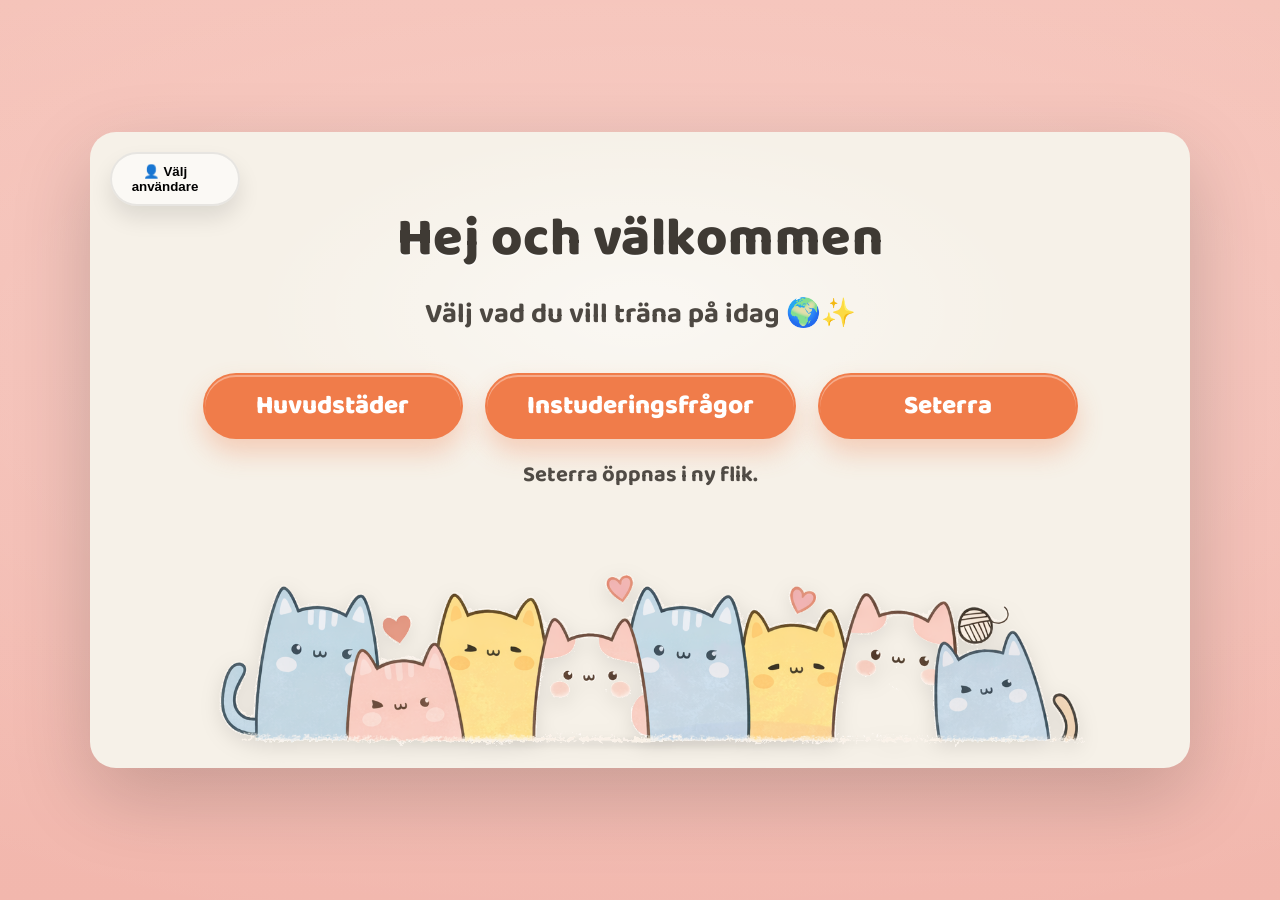
==== index.html @ 5e515d49 "Brasklapp" ====
<!doctype html>
<html lang="sv">
<head>
    <meta charset="utf-8" />
    <meta name="viewport" content="width=device-width,initial-scale=1" />
    <title>Europa – pluggmeny</title>

    <!-- Gulligare font (som i kawaii-stil) -->
    <link rel="preconnect" href="https://fonts.googleapis.com">
    <link rel="preconnect" href="https://fonts.gstatic.com" crossorigin>
    <link href="https://fonts.googleapis.com/css2?family=Baloo+2:wght@600;700;800&display=swap" rel="stylesheet">

    <link rel="stylesheet" href="css/index.css">
</head>

<body>
<div class="wrap">
    <div class="card">
        <header class="topHeader">
            <div class="userSelectWrap" id="userSelectWrap">
                <button class="userSelectBtn" id="userSelectBtn">
                    👤 Välj användare
                </button>

                <div class="userDropdown hidden" id="userDropdown">
                    <button data-user="Elsa">Elsa 🎀</button>
                    <button data-user="Ingrid">Ingrid 🌼</button>
                    <button data-user="Elektra">Elektra 🌟</button>
                </div>
            </div>
        </header>
        <h1>Hej och välkommen</h1>
        <p class="sub">Välj vad du vill träna på idag 🌍✨</p>

        <div class="btnRow">
            <a class="btn primary" href="huvudstader.html">Huvudstäder</a>
            <a class="btn primary" href="instudering.html">Instuderingsfrågor</a>
            <a class="btn primary" href="https://www.geoguessr.com/sv/vgp/3007" target="_blank" rel="noopener">Seterra</a>
        </div>

        <div class="hint">Seterra öppnas i ny flik.</div>

        <div class="catsWrap">
            <img class="cats" src="images/kawaii_cats.png" alt="Kawaii-djur" />
        </div>
    </div>
</div>
<script>
    const USER_KEY = "capquiz_current_user_v3";

    const btn = document.getElementById("userSelectBtn");
    const dropdown = document.getElementById("userDropdown");
    const wrap = document.getElementById("userSelectWrap");

    // Map users to their emoji/icon
    const USER_ICONS = {
        Elsa: '🎀',
        Ingrid: '🌼',
        Elektra: '🌟'
    };

    function setButtonUserLabel(user){
        const icon = USER_ICONS[user] || '👤';
        btn.textContent = icon + ' ' + (user || 'Välj användare');
    }

    // Toggle dropdown when clicking the whole wrapper (wider hit area). If the click
    // is inside the dropdown (e.g., selecting a user), don't toggle here.
    wrap.addEventListener("click", (e) => {
        if (e.target.closest('#userDropdown')) return; // let dropdown handle item clicks
        dropdown.classList.toggle("hidden");
    });

    dropdown.addEventListener("click", (e) => {
        const btnEl = e.target.closest('button[data-user]');
        if(!btnEl) return;
        const user = btnEl.dataset.user;

        localStorage.setItem(USER_KEY, user);
        setButtonUserLabel(user);
        dropdown.classList.add("hidden");
    });

    // Visa sparad användare direkt
    const savedUser = localStorage.getItem(USER_KEY);
    if(savedUser){
        setButtonUserLabel(savedUser);
    }
</script>
</body>
</html>
---- css/index.css ----
:root{
    --bg: #f2b7ad;          /* mjuk peach */
    --card: #f6f1e8;        /* ljus varm beige (närmare bilden) */
    --text: #3f3a34;        /* mjuk mörk */
    --muted: #6b6258;

    --accent: #f07c4a;      /* orange fylld */
    --accentBorder: #e17345;/* orange kant */
}

*{ box-sizing: border-box; }

body{
    margin:0;
    font-family: "Baloo 2", system-ui, -apple-system, Segoe UI, Roboto, Arial, sans-serif;
    background: radial-gradient(1200px 600px at 50% 40%, rgba(255,255,255,.22), transparent),
    linear-gradient(180deg, #f5c1b7, var(--bg));
    min-height:100vh;
    display:flex;
    align-items:center;
    justify-content:center;
    padding: 24px;
}

.wrap{ width: min(1100px, 100%); }

.card{
    background: var(--card);
    border-radius: 26px;
    padding: 64px 56px 0;
    box-shadow: 0 28px 80px rgba(0,0,0,.18);
    overflow:hidden;
    position:relative;
}

/* lätt “glow” i kortet som på bilden */
.card::before{
    content:"";
    position:absolute; inset: 0;
    background: radial-gradient(600px 280px at 50% 28%, rgba(255,255,255,.55), transparent 65%);
    pointer-events:none;
    opacity:.9;
}

h1{
    margin:0 0 10px;
    text-align:center;
    font-size: clamp(34px, 4.2vw, 58px);
    letter-spacing: .5px;
    color: var(--text);
    font-weight: 800;
    position:relative;
    z-index:1;
    text-shadow: 0 2px 0 rgba(255,255,255,.55);
}

.sub{
    text-align:center;
    margin: 0 0 36px;
    color: var(--text);
    font-size: clamp(18px, 2.2vw, 28px);
    font-weight: 700;
    position:relative;
    z-index:1;
    opacity:.92;
}

.btnRow{
    display:flex;
    justify-content:center;
    gap: 22px;
    flex-wrap: wrap;
    margin-bottom: 18px;
    position:relative;
    z-index:1;
}

.btn{
    display:inline-flex;
    align-items:center;
    justify-content:center;
    text-decoration:none;
    font-weight: 800;
    font-size: 26px;
    padding: 18px 40px;
    border-radius: 999px; /* extra rund som på bilden */
    min-width: 260px;
    transition: transform .10s ease, box-shadow .16s ease, background .16s ease;
    user-select:none;
    line-height: 1;
}

.btn.primary{
    background: var(--accent);
    color: #fff;
    box-shadow:
            0 14px 26px rgba(240,124,74,.30),
            inset 0 2px 0 rgba(255,255,255,.35);
    border: 2px solid rgba(0,0,0,0);
}
.btn.primary:hover{
    transform: translateY(-2px);
    box-shadow:
            0 18px 32px rgba(240,124,74,.34),
            inset 0 2px 0 rgba(255,255,255,.35);
}

.btn.outline{
    background: rgba(255,255,255,.35);
    color: var(--accentBorder);
    border: 3px solid var(--accentBorder);
    box-shadow:
            0 10px 22px rgba(0,0,0,.08),
            inset 0 2px 0 rgba(255,255,255,.55);
}
.btn.outline:hover{
    transform: translateY(-2px);
    background: rgba(255,255,255,.55);
}

.hint{
    text-align:center;
    color: var(--text);
    font-size: 22px;
    margin: 10px 0 16px;
    font-weight: 700;
    position:relative;
    z-index:1;
    opacity:.9;
}

/* Katterna */
.catsWrap{
    position:relative;
    margin-top: 16px;
    padding: 10px 0 18px;
}

/* subtil “ground shadow” så de står på kortet */
.catsWrap::before{
    content:"";
    position:absolute;
    left: 8%;
    right: 8%;
    bottom: 14px;
    height: 22px;
    background: radial-gradient(closest-side, rgba(0,0,0,.14), transparent 70%);
    filter: blur(2px);
    opacity: .55;
}

.cats{
    display:block;
    width: min(900px, 95%);
    margin: 0 auto;
    height:auto;
    filter: drop-shadow(0 6px 10px rgba(0,0,0,.10));
    position:relative;
    z-index:1;
}

@media (max-width: 820px){
    .card{ padding: 44px 18px 0; border-radius: 22px; }
    .btn{ min-width: 260px; font-size: 24px; padding: 16px 30px; }
    .hint{ font-size: 20px; }
}
/* ===== User dropdown ===== */

.topHeader{
    position:absolute;
    top:20px;
    left:20px;
    z-index: 2000; /* ensure header is on top */
}

.userSelectWrap{
    position:relative;
    z-index: 60; /* ensure the trigger sits above other header content */
    width: 130px; /* make the clickable area wider so the pill spans more space */
    pointer-events: auto;
}

.userSelectBtn{
    background: rgba(255,255,255,.55);
    border: 2px solid rgba(0,0,0,.08);
    padding: 10px 16px;
    border-radius: 999px;
    font-weight: 800;
    cursor:pointer;
    box-shadow: 0 12px 22px rgba(0,0,0,.10);
    transition: .15s ease;
    display: inline-flex;
    align-items: center;
    gap: 8px;
    z-index: 61; /* above the dropdown background */
    width: 100%;
    justify-content: flex-start; /* keep text left-aligned while filling space */
    padding-right: 36px; /* make right side more tappable */
    position: relative; /* allow stacking/context */
    pointer-events: auto;
}

.userDropdown{
    position:absolute;
    top:55px;
    left:0;
    display:flex;
    flex-direction:column;
    gap:8px;
    background: var(--card);
    padding:8px 0; /* remove horizontal padding so buttons can span full width and be fully clickable */
    border-radius:18px;
    box-shadow: 0 20px 40px rgba(0,0,0,.2);
    width: 100%;
    min-width: 120px;
    z-index: 59; /* sit above most page content */
    pointer-events: auto;
}

.userDropdown button{
    background: rgba(255,255,255,.6);
    border:none;
    padding:10px 16px; /* a bit more horizontal padding inside each button */
    border-radius:12px;
    font-weight:700;
    cursor:pointer;
    display:flex;
    align-items:center;
    gap:8px;
    width:100%;
    text-align:left;
    box-sizing: border-box;
}

.userDropdown button:hover{
    background: rgba(240,124,74,.2);
}

.hidden{
    display:none;
}
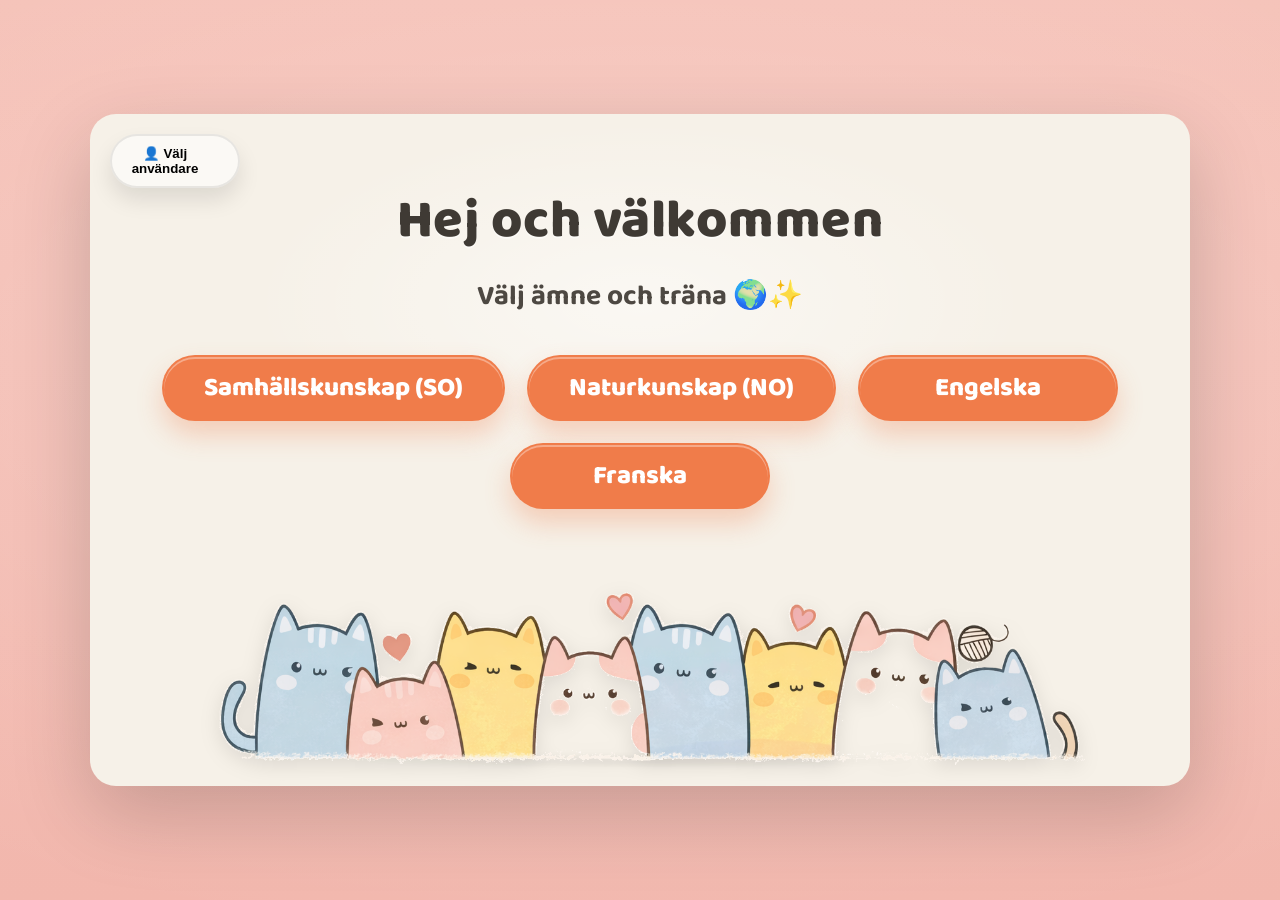
==== commit 82449d96: "Rätta svaren" ====
--- a/index.html
+++ b/index.html
@@ -30,62 +30,21 @@
             </div>
         </header>
         <h1>Hej och välkommen</h1>
-        <p class="sub">Välj vad du vill träna på idag 🌍✨</p>
+        <p class="sub">Välj ämne och träna 🌍✨</p>
 
         <div class="btnRow">
-            <a class="btn primary" href="huvudstader.html">Huvudstäder</a>
-            <a class="btn primary" href="instudering.html">Instuderingsfrågor</a>
-            <a class="btn primary" href="https://www.geoguessr.com/sv/vgp/3007" target="_blank" rel="noopener">Seterra</a>
+            <a class="btn primary" href="SO/index.html">Samhällskunskap (SO)</a>
+            <a class="btn primary" href="NO/index.html">Naturkunskap (NO)</a>
+            <a class="btn primary" href="Engelska/index.html">Engelska</a>
+            <a class="btn primary" href="Franska/index.html">Franska</a>
         </div>
-
-        <div class="hint">Seterra öppnas i ny flik.</div>
 
         <div class="catsWrap">
             <img class="cats" src="images/kawaii_cats.png" alt="Kawaii-djur" />
         </div>
     </div>
 </div>
-<script>
-    const USER_KEY = "capquiz_current_user_v3";
-
-    const btn = document.getElementById("userSelectBtn");
-    const dropdown = document.getElementById("userDropdown");
-    const wrap = document.getElementById("userSelectWrap");
-
-    // Map users to their emoji/icon
-    const USER_ICONS = {
-        Elsa: '🎀',
-        Ingrid: '🌼',
-        Elektra: '🌟'
-    };
-
-    function setButtonUserLabel(user){
-        const icon = USER_ICONS[user] || '👤';
-        btn.textContent = icon + ' ' + (user || 'Välj användare');
-    }
-
-    // Toggle dropdown when clicking the whole wrapper (wider hit area). If the click
-    // is inside the dropdown (e.g., selecting a user), don't toggle here.
-    wrap.addEventListener("click", (e) => {
-        if (e.target.closest('#userDropdown')) return; // let dropdown handle item clicks
-        dropdown.classList.toggle("hidden");
-    });
-
-    dropdown.addEventListener("click", (e) => {
-        const btnEl = e.target.closest('button[data-user]');
-        if(!btnEl) return;
-        const user = btnEl.dataset.user;
-
-        localStorage.setItem(USER_KEY, user);
-        setButtonUserLabel(user);
-        dropdown.classList.add("hidden");
-    });
-
-    // Visa sparad användare direkt
-    const savedUser = localStorage.getItem(USER_KEY);
-    if(savedUser){
-        setButtonUserLabel(savedUser);
-    }
-</script>
+<script src="js/shared.js"></script>
+<script src="js/index.js"></script>
 </body>
 </html>
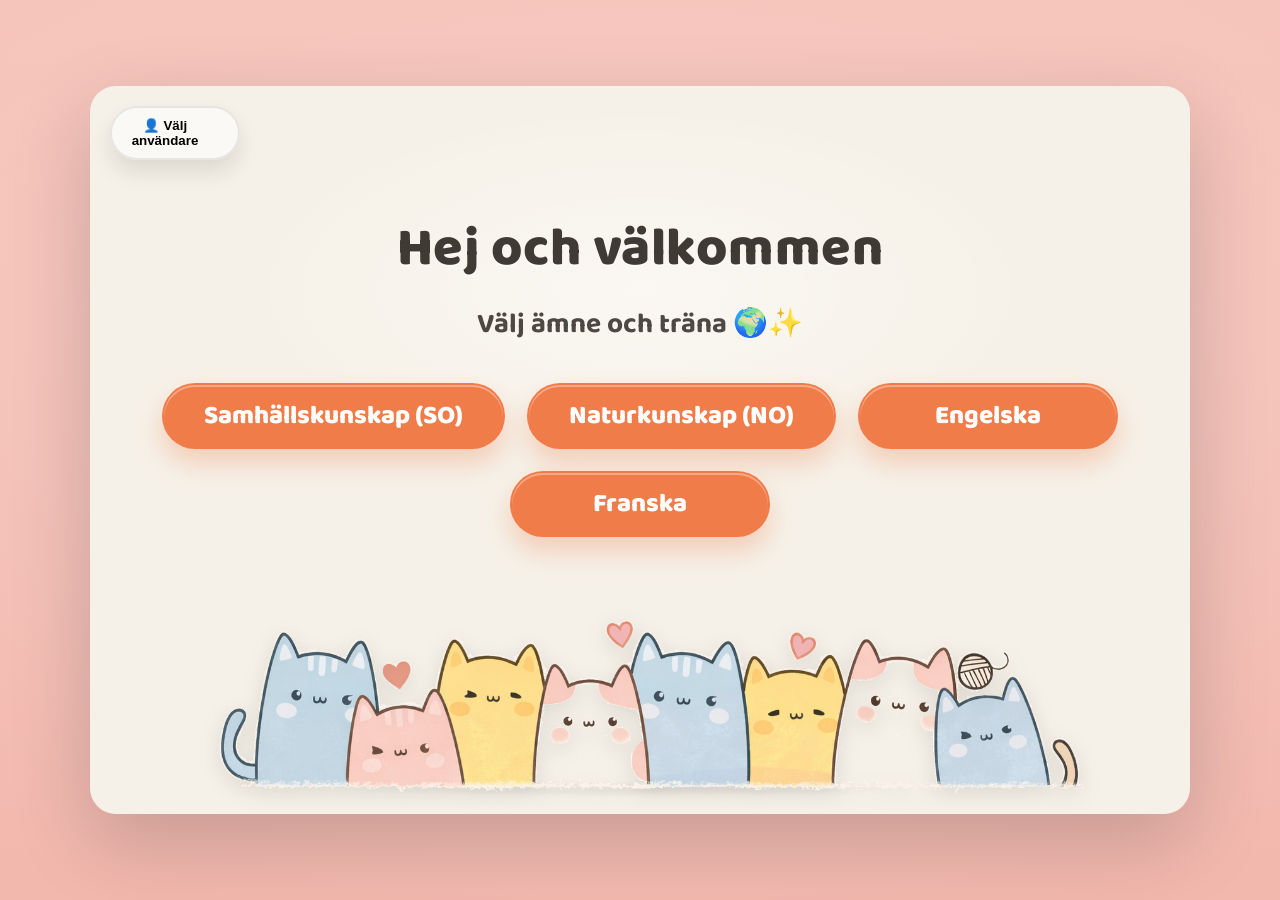
==== commit 19a56755: "Harmonisera paddings" ====
--- a/index.html
+++ b/index.html
@@ -29,6 +29,10 @@
                 </div>
             </div>
         </header>
+        <br>
+        <br>
+        <br>
+        <br>
         <h1>Hej och välkommen</h1>
         <p class="sub">Välj ämne och träna 🌍✨</p>
 
--- a/css/index.css
+++ b/css/index.css
@@ -27,7 +27,7 @@
 .card{
     background: var(--card);
     border-radius: 26px;
-    padding: 64px 56px 0;
+    padding: 20px 25px 0;
     box-shadow: 0 28px 80px rgba(0,0,0,.18);
     overflow:hidden;
     position:relative;
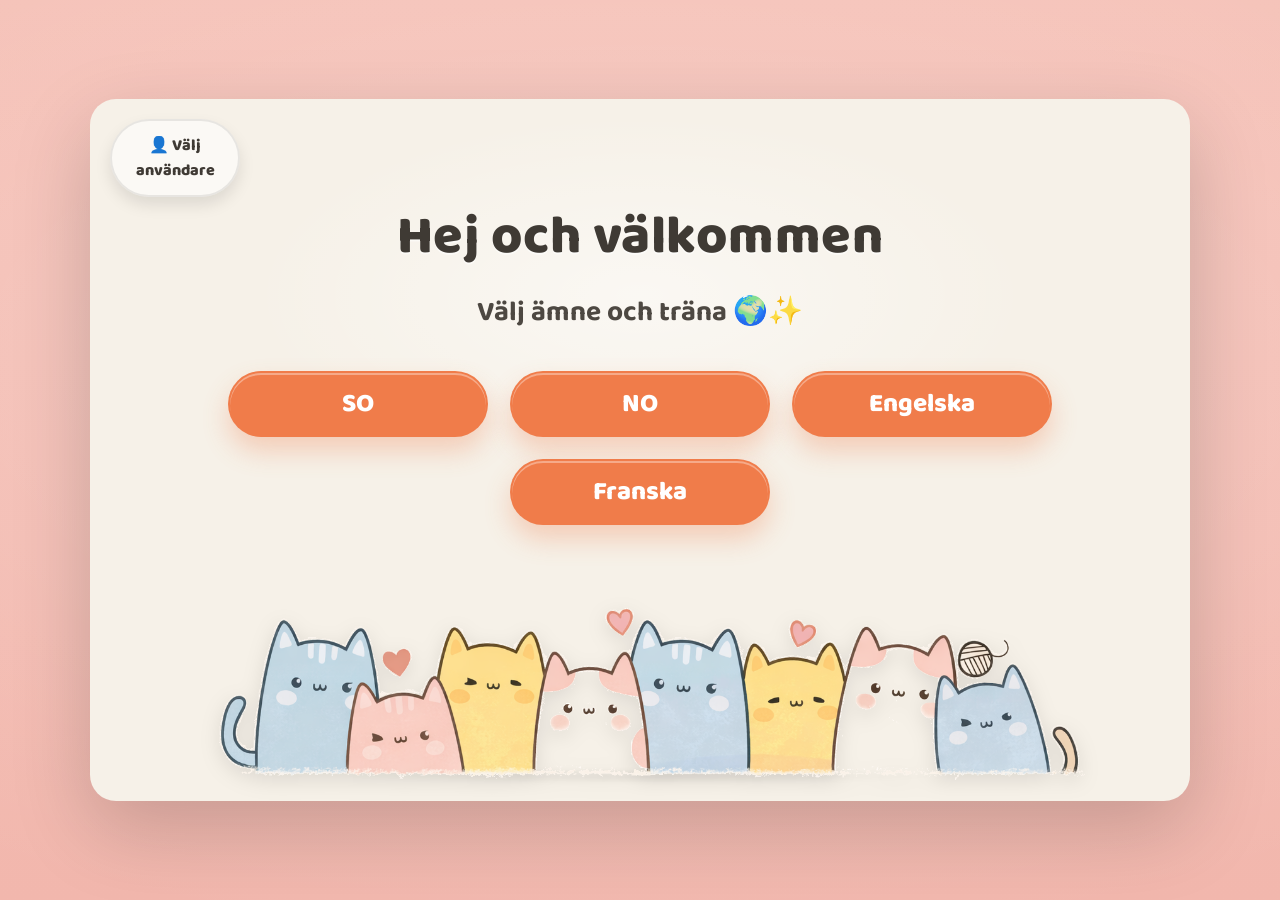
==== commit 01652882: "Prettify stuff" ====
--- a/index.html
+++ b/index.html
@@ -32,13 +32,12 @@
         <br>
         <br>
         <br>
-        <br>
         <h1>Hej och välkommen</h1>
         <p class="sub">Välj ämne och träna 🌍✨</p>
 
         <div class="btnRow">
-            <a class="btn primary" href="SO/index.html">Samhällskunskap (SO)</a>
-            <a class="btn primary" href="NO/index.html">Naturkunskap (NO)</a>
+            <a class="btn primary" href="SO/index.html"> SO </a>
+            <a class="btn primary" href="NO/index.html"> NO </a>
             <a class="btn primary" href="Engelska/index.html">Engelska</a>
             <a class="btn primary" href="Franska/index.html">Franska</a>
         </div>
--- a/css/index.css
+++ b/css/index.css
@@ -180,24 +180,32 @@
     pointer-events: auto;
 }
 
-.userSelectBtn{
-    background: rgba(255,255,255,.55);
-    border: 2px solid rgba(0,0,0,.08);
-    padding: 10px 16px;
-    border-radius: 999px;
-    font-weight: 800;
-    cursor:pointer;
-    box-shadow: 0 12px 22px rgba(0,0,0,.10);
-    transition: .15s ease;
+.userSelectBtn {
     display: inline-flex;
     align-items: center;
     gap: 8px;
-    z-index: 61; /* above the dropdown background */
-    width: 100%;
-    justify-content: flex-start; /* keep text left-aligned while filling space */
-    padding-right: 36px; /* make right side more tappable */
-    position: relative; /* allow stacking/context */
-    pointer-events: auto;
+    text-decoration: none;
+    font-weight: 800;
+    color: var(--text);
+    background: rgba(255,255,255,.55);
+    border: 2px solid rgba(0,0,0,.08);
+    padding: 12px 18px;
+    border-radius: 999px;
+    box-shadow: 0 8px 16px rgba(0,0,0,.10);
+    transition: transform .10s ease, background .12s ease, box-shadow .12s ease;
+    font-size: 16px;
+    cursor: pointer;
+    font-family: "Baloo 2", system-ui, -apple-system, Segoe UI, Roboto, Arial, sans-serif;
+}
+
+.userSelectBtn:hover {
+    transform: translateY(-2px);
+    background: rgba(255,255,255,.75);
+    box-shadow: 0 12px 22px rgba(0,0,0,.12);
+}
+
+.userSelectBtn:active {
+    transform: translateY(0px);
 }
 
 .userDropdown{
@@ -207,10 +215,8 @@
     display:flex;
     flex-direction:column;
     gap:8px;
-    background: var(--card);
+
     padding:8px 0; /* remove horizontal padding so buttons can span full width and be fully clickable */
-    border-radius:18px;
-    box-shadow: 0 20px 40px rgba(0,0,0,.2);
     width: 100%;
     min-width: 120px;
     z-index: 59; /* sit above most page content */
@@ -218,22 +224,26 @@
 }
 
 .userDropdown button{
-    background: rgba(255,255,255,.6);
-    border:none;
-    padding:10px 16px; /* a bit more horizontal padding inside each button */
-    border-radius:12px;
-    font-weight:700;
-    cursor:pointer;
-    display:flex;
-    align-items:center;
-    gap:8px;
-    width:100%;
-    text-align:left;
+    background: rgba(255,255,255,.05);
+    border: 2px solid rgba(0,0,0,.08);
+    padding: 10px 16px;
+    border-radius: 12px;
+    font-weight: 800;
+    cursor: pointer;
+    display: flex;
+    align-items: center;
+    gap: 8px;
+    width: 100%;
+    text-align: left;
     box-sizing: border-box;
+    color: var(--text);
+    font-size: 16px;
+    font-family: "Baloo 2", system-ui, -apple-system, Segoe UI, Roboto, Arial, sans-serif;
+    transition: background .12s ease;
 }
 
 .userDropdown button:hover{
-    background: rgba(240,124,74,.2);
+    background: rgba(240, 124, 74, 0.2);
 }
 
 .hidden{
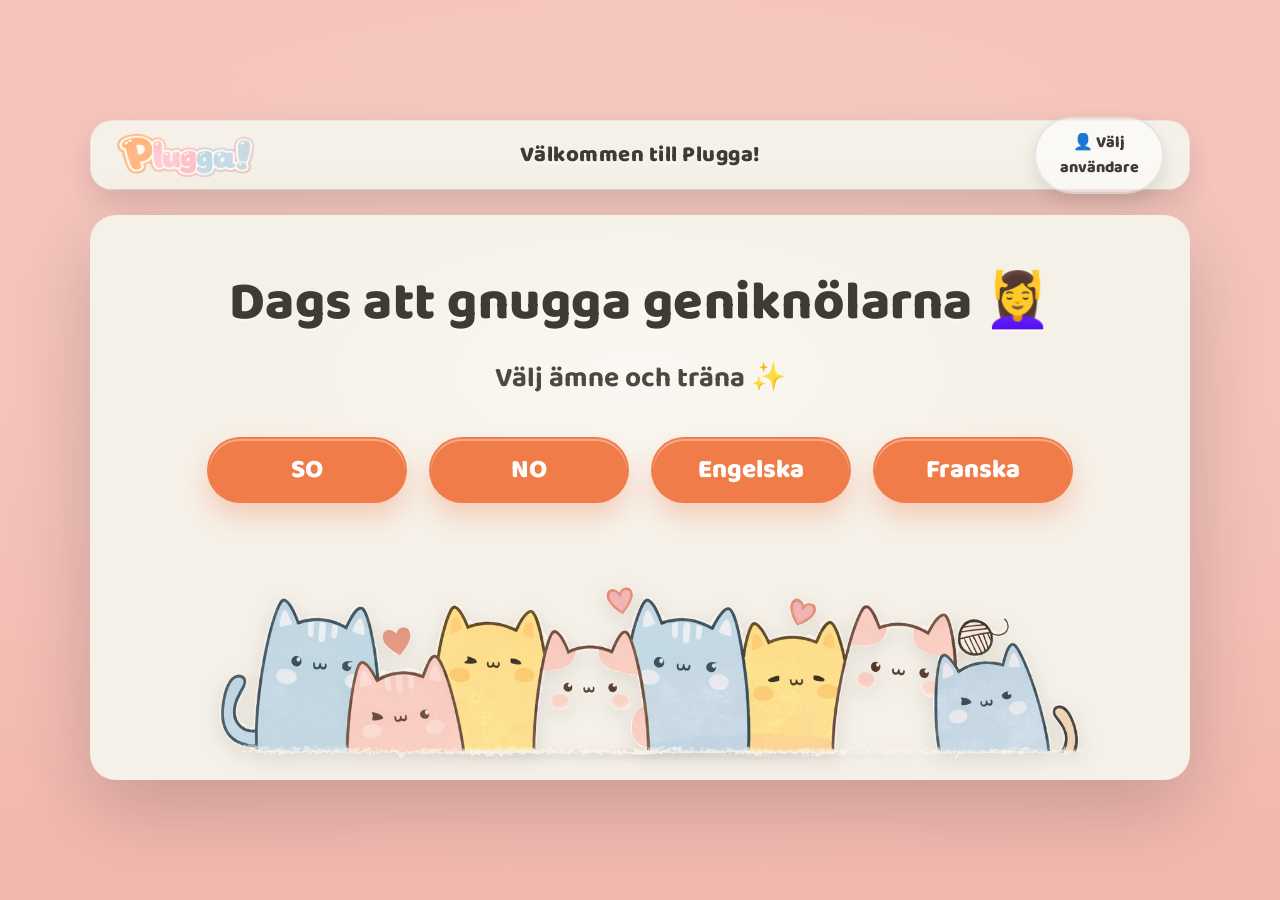
==== commit 45b35de4: "Harmonize everything" ====
--- a/index.html
+++ b/index.html
@@ -11,29 +11,16 @@
     <link href="https://fonts.googleapis.com/css2?family=Baloo+2:wght@600;700;800&display=swap" rel="stylesheet">
 
     <link rel="stylesheet" href="css/index.css">
+    <link rel="stylesheet" href="css/header.css">
 </head>
 
 <body>
 <div class="wrap">
+    <header id="app-header"></header>
     <div class="card">
-        <header class="topHeader">
-            <div class="userSelectWrap" id="userSelectWrap">
-                <button class="userSelectBtn" id="userSelectBtn">
-                    👤 Välj användare
-                </button>
-
-                <div class="userDropdown hidden" id="userDropdown">
-                    <button data-user="Elsa">Elsa 🎀</button>
-                    <button data-user="Ingrid">Ingrid 🌼</button>
-                    <button data-user="Elektra">Elektra 🌟</button>
-                </div>
-            </div>
-        </header>
         <br>
-        <br>
-        <br>
-        <h1>Hej och välkommen</h1>
-        <p class="sub">Välj ämne och träna 🌍✨</p>
+        <h1>Dags att gnugga geniknölarna 💆‍♀️</h1>
+        <p class="sub">Välj ämne och träna ✨</p>
 
         <div class="btnRow">
             <a class="btn primary" href="SO/index.html"> SO </a>
@@ -48,6 +35,7 @@
     </div>
 </div>
 <script src="js/shared.js"></script>
+<script src="js/header.js"></script>
 <script src="js/index.js"></script>
 </body>
 </html>
--- a/css/index.css
+++ b/css/index.css
@@ -84,7 +84,7 @@
     font-size: 26px;
     padding: 18px 40px;
     border-radius: 999px; /* extra rund som på bilden */
-    min-width: 260px;
+    min-width: 200px;
     transition: transform .10s ease, box-shadow .16s ease, background .16s ease;
     user-select:none;
     line-height: 1;
--- a/css/header.css
+++ b/css/header.css
@@ -0,0 +1,220 @@
+/* css/header.css */
+
+#app-header {
+    display: flex;
+    justify-content: space-between;
+    align-items: center;
+    height: 70px;
+    padding: 0 25px;
+    background: var(--card);
+    border-radius: 22px;
+    box-shadow: 0 12px 30px rgba(0, 0, 0, 0.12);
+    border: 1px solid rgba(0, 0, 0, 0.05);
+    margin-bottom: 25px;
+    position: relative;
+}
+
+#app-header::after {
+    content: '';
+    position: absolute;
+    bottom: -1px;
+    left: 20px;
+    right: 20px;
+    height: 1px;
+    background: rgba(0, 0, 0, 0.08);
+}
+
+.header-zone {
+    display: flex;
+    align-items: center;
+    gap: 15px;
+}
+
+.header-zone.left {
+    flex: 1 0 200px; /* Fixed width to prevent jitter */
+    justify-content: flex-start;
+}
+
+.header-zone.center {
+    flex: 2 1 auto;
+    justify-content: center;
+    text-align: center;
+    flex-direction: column;
+    line-height: 1.2;
+}
+
+.header-zone.right {
+    flex: 1 0 200px; /* Fixed width */
+    justify-content: flex-end;
+}
+
+/* --- Left Zone --- */
+.logo {
+    display: flex;
+    align-items: center;
+}
+
+.logo img {
+    height: 45px; /* Adjust as needed */
+    width: auto;
+}
+
+.logo span {
+    margin-right: 2px;
+}
+
+.back-btn {
+    display: inline-flex;
+    align-items: center;
+    gap: 8px;
+    text-decoration: none;
+    font-weight: 800;
+    color: var(--text);
+    background: rgba(255, 255, 255, 0.55);
+    border: 2px solid rgba(0, 0, 0, 0.08);
+    padding: 10px 16px;
+    border-radius: 999px;
+    transition: all 0.15s ease;
+}
+
+.back-btn:hover {
+    transform: translateY(-1px);
+    background: rgba(255, 255, 255, 0.75);
+    box-shadow: 0 4px 10px rgba(0,0,0,0.08);
+}
+
+
+/* --- Center Zone --- */
+.breadcrumb {
+    font-size: 13px;
+    font-weight: 700;
+    color: var(--muted);
+    opacity: 0.8;
+}
+
+.header-title {
+    font-size: 22px;
+    font-weight: 800;
+    color: var(--text);
+    margin: 0;
+}
+
+.meta {
+    font-size: 14px;
+    font-weight: 700;
+    color: var(--accent);
+}
+
+/* --- Right Zone --- */
+.user-display {
+    font-weight: 700;
+    color: var(--text);
+    background: rgba(255, 255, 255, 0.4);
+    padding: 8px 14px;
+    border-radius: 999px;
+    border: 1px solid rgba(0,0,0,0.05);
+}
+
+.header-actions {
+    display: flex;
+    gap: 10px;
+}
+
+/* ===== User dropdown ===== */
+.userSelectWrap{
+    position:relative;
+    z-index: 60;
+}
+
+.userSelectBtn {
+    display: inline-flex;
+    align-items: center;
+    gap: 8px;
+    text-decoration: none;
+    font-weight: 800;
+    color: var(--text);
+    background: rgba(255,255,255,.55);
+    border: 2px solid rgba(0,0,0,.08);
+    padding: 12px 18px;
+    border-radius: 999px;
+    box-shadow: 0 8px 16px rgba(0,0,0,.10);
+    transition: transform .10s ease, background .12s ease, box-shadow .12s ease;
+    font-size: 16px;
+    cursor: pointer;
+    font-family: "Baloo 2", system-ui, -apple-system, Segoe UI, Roboto, Arial, sans-serif;
+}
+
+.userSelectBtn:hover {
+    transform: translateY(-2px);
+    background: rgba(255,255,255,.75);
+    box-shadow: 0 12px 22px rgba(0,0,0,.12);
+}
+
+.userSelectBtn:active {
+    transform: translateY(0px);
+}
+
+.userDropdown{
+    position:absolute;
+    top:55px;
+    left:0;
+    display:flex;
+    flex-direction:column;
+    gap:8px;
+    padding:8px 0;
+    width: 100%;
+    min-width: 120px;
+    z-index: 59;
+}
+
+.userDropdown button{
+    background: rgba(255,255,255,.05);
+    border: 2px solid rgba(0,0,0,.08);
+    padding: 10px 16px;
+    border-radius: 12px;
+    font-weight: 800;
+    cursor: pointer;
+    display: flex;
+    align-items: center;
+    gap: 8px;
+    width: 100%;
+    text-align: left;
+    box-sizing: border-box;
+    color: var(--text);
+    font-size: 16px;
+    font-family: "Baloo 2", system-ui, -apple-system, Segoe UI, Roboto, Arial, sans-serif;
+    transition: background .12s ease;
+}
+
+.userDropdown button:hover{
+    background: rgba(240, 124, 74, 0.2);
+}
+
+.hidden{
+    display:none;
+}
+
+/* --- Responsive --- */
+@media (max-width: 768px) {
+    #app-header {
+        flex-wrap: wrap;
+        height: auto;
+        padding: 15px;
+        gap: 15px;
+    }
+
+    .header-zone.left,
+    .header-zone.right {
+        flex: 1 1 50%;
+    }
+
+    .header-zone.center {
+        flex: 1 1 100%;
+        order: 3; /* Move to bottom */
+        text-align: center;
+    }
+
+    .breadcrumb {
+        display: none; /* Hide breadcrumb on mobile */
+    }
+}
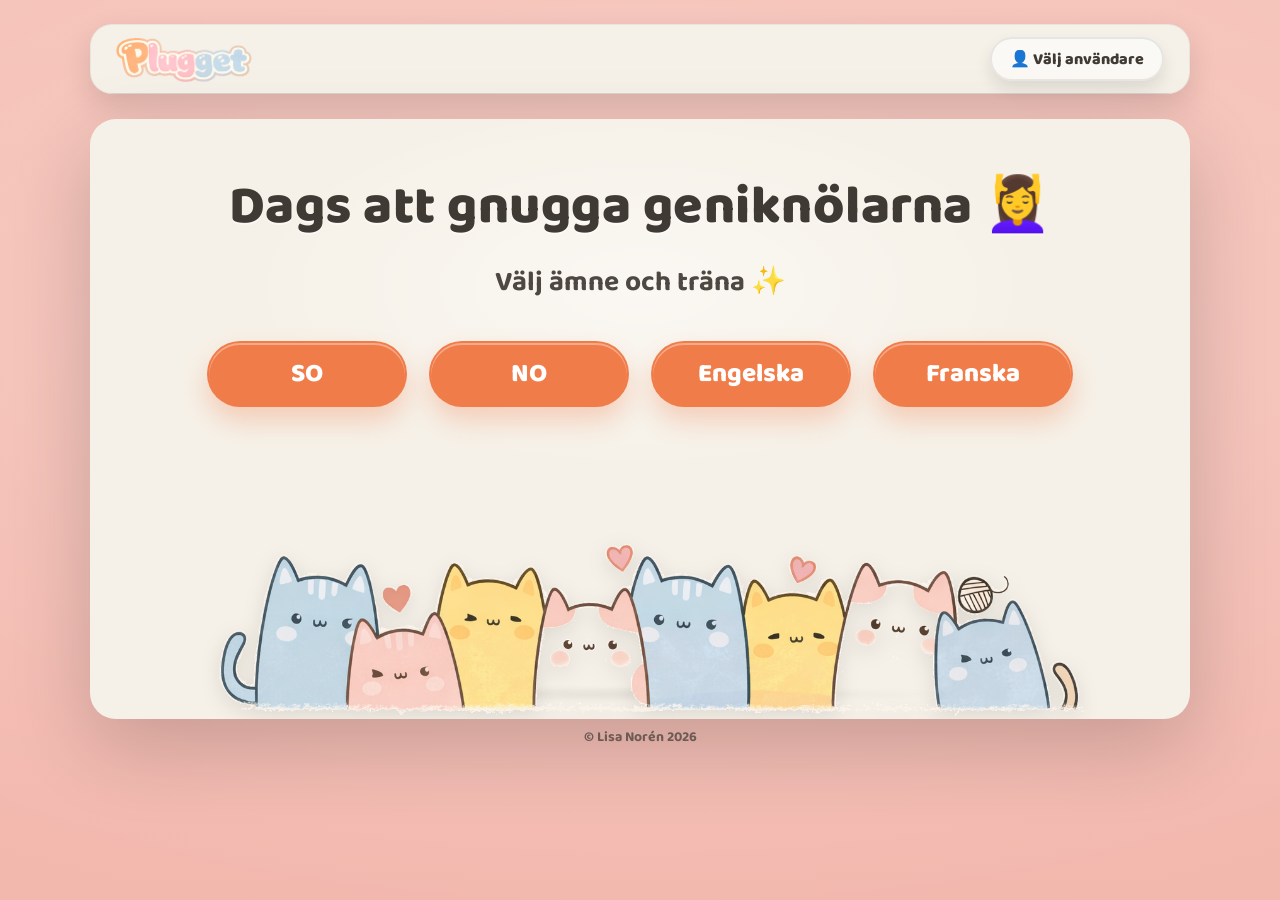
==== commit 28b37346: "New logo" ====
--- a/index.html
+++ b/index.html
@@ -33,6 +33,7 @@
             <img class="cats" src="images/kawaii_cats.png" alt="Kawaii-djur" />
         </div>
     </div>
+    <div class="copyright">&copy; Lisa Norén 2026</div>
 </div>
 <script src="js/shared.js"></script>
 <script src="js/header.js"></script>
--- a/css/index.css
+++ b/css/index.css
@@ -17,7 +17,7 @@
     linear-gradient(180deg, #f5c1b7, var(--bg));
     min-height:100vh;
     display:flex;
-    align-items:center;
+    align-items:flex-start;
     justify-content:center;
     padding: 24px;
 }
@@ -25,12 +25,15 @@
 .wrap{ width: min(1100px, 100%); }
 
 .card{
+    height: 600px;
     background: var(--card);
     border-radius: 26px;
     padding: 20px 25px 0;
     box-shadow: 0 28px 80px rgba(0,0,0,.18);
     overflow:hidden;
     position:relative;
+    display: flex;
+    flex-direction: column;
 }
 
 /* lätt “glow” i kortet som på bilden */
@@ -131,9 +134,15 @@
 
 /* Katterna */
 .catsWrap{
-    position:relative;
-    margin-top: 16px;
-    padding: 10px 0 18px;
+    position:absolute;
+    bottom: 0;
+    left: 0;
+    right: 0;
+    margin: 0;
+    padding: 0;
+    display: flex;
+    justify-content: center;
+    pointer-events: none; /* Let clicks pass through if needed */
 }
 
 /* subtil “ground shadow” så de står på kortet */
@@ -152,11 +161,11 @@
 .cats{
     display:block;
     width: min(900px, 95%);
-    margin: 0 auto;
     height:auto;
     filter: drop-shadow(0 6px 10px rgba(0,0,0,.10));
     position:relative;
     z-index:1;
+    margin: 0; /* Removing auto margin since parent is flex centered */
 }
 
 @media (max-width: 820px){
@@ -249,3 +258,13 @@
 .hidden{
     display:none;
 }
+
+/* Copyright text */
+.copyright {
+    text-align: center;
+    margin-top: 7px;
+    font-size: 14px;
+    color: var(--text);
+    opacity: 0.7;
+    font-weight: 700;
+}
--- a/css/header.css
+++ b/css/header.css
@@ -1,8 +1,23 @@
 /* css/header.css */
 
+/* Always load Baloo 2 for the header, regardless of which base CSS the page uses */
+@import url('https://fonts.googleapis.com/css2?family=Baloo+2:wght@600;700;800&display=swap');
+
+/* Force consistent font on all header elements */
+#app-header,
+#app-header *,
+.userSelectBtn,
+.userDropdown button,
+.back-btn,
+.versionSelector select,
+.versionSelector label,
+.header-title {
+    font-family: "Baloo 2", system-ui, -apple-system, Segoe UI, Roboto, Arial, sans-serif;
+}
+
 #app-header {
-    display: flex;
-    justify-content: space-between;
+    display: grid;
+    grid-template-columns: 1fr auto 1fr;
     align-items: center;
     height: 70px;
     padding: 0 25px;
@@ -12,6 +27,7 @@
     border: 1px solid rgba(0, 0, 0, 0.05);
     margin-bottom: 25px;
     position: relative;
+    gap: 10px;
 }
 
 #app-header::after {
@@ -27,16 +43,15 @@
 .header-zone {
     display: flex;
     align-items: center;
-    gap: 15px;
+    gap: 10px;
+    min-width: 0;
 }
 
 .header-zone.left {
-    flex: 1 0 200px; /* Fixed width to prevent jitter */
     justify-content: flex-start;
 }
 
 .header-zone.center {
-    flex: 2 1 auto;
     justify-content: center;
     text-align: center;
     flex-direction: column;
@@ -44,7 +59,6 @@
 }
 
 .header-zone.right {
-    flex: 1 0 200px; /* Fixed width */
     justify-content: flex-end;
 }
 
@@ -69,12 +83,16 @@
     gap: 8px;
     text-decoration: none;
     font-weight: 800;
+    font-size: 16px;
     color: var(--text);
     background: rgba(255, 255, 255, 0.55);
     border: 2px solid rgba(0, 0, 0, 0.08);
-    padding: 10px 16px;
+    height: 44px;
+    padding: 0 16px;
     border-radius: 999px;
     transition: all 0.15s ease;
+    line-height: 1;
+    white-space: nowrap;
 }
 
 .back-btn:hover {
@@ -97,6 +115,10 @@
     font-weight: 800;
     color: var(--text);
     margin: 0;
+    padding: 0;
+    line-height: 1.2;
+    letter-spacing: 0;
+    text-shadow: none;
 }
 
 .meta {
@@ -121,9 +143,11 @@
 }
 
 /* ===== User dropdown ===== */
-.userSelectWrap{
-    position:relative;
+.userSelectWrap {
+    position: relative;
     z-index: 60;
+    display: flex;
+    justify-content: flex-end;
 }
 
 .userSelectBtn {
@@ -135,13 +159,15 @@
     color: var(--text);
     background: rgba(255,255,255,.55);
     border: 2px solid rgba(0,0,0,.08);
-    padding: 12px 18px;
+    height: 44px;
+    padding: 0 18px;
     border-radius: 999px;
     box-shadow: 0 8px 16px rgba(0,0,0,.10);
     transition: transform .10s ease, background .12s ease, box-shadow .12s ease;
     font-size: 16px;
     cursor: pointer;
     font-family: "Baloo 2", system-ui, -apple-system, Segoe UI, Roboto, Arial, sans-serif;
+    white-space: nowrap;
 }
 
 .userSelectBtn:hover {
@@ -156,19 +182,20 @@
 
 .userDropdown{
     position:absolute;
-    top:55px;
-    left:0;
+    top:100%;
+    right:0;
+    left:auto;
     display:flex;
     flex-direction:column;
+    align-items: stretch;
     gap:8px;
     padding:8px 0;
-    width: 100%;
-    min-width: 120px;
+    min-width: 140px;
     z-index: 59;
 }
 
 .userDropdown button{
-    background: rgba(255,255,255,.05);
+    background: #ffffff;
     border: 2px solid rgba(0,0,0,.08);
     padding: 10px 16px;
     border-radius: 12px;
@@ -178,6 +205,7 @@
     align-items: center;
     gap: 8px;
     width: 100%;
+    white-space: nowrap;
     text-align: left;
     box-sizing: border-box;
     color: var(--text);
@@ -187,34 +215,82 @@
 }
 
 .userDropdown button:hover{
-    background: rgba(240, 124, 74, 0.2);
+    background: #a8dfff;
 }
 
 .hidden{
     display:none;
 }
 
-/* --- Responsive --- */
+/* --- Version Selector --- */
+.versionSelector {
+    display: inline-flex;
+    align-items: center;
+    gap: 8px;
+}
+
+.versionSelector label {
+    font-weight: 800;
+    color: var(--muted);
+    font-size: 14px;
+    white-space: nowrap;
+}
+
+.versionSelector select {
+    appearance: none;
+    -webkit-appearance: none;
+    background: rgba(255,255,255,.55) url("data:image/svg+xml,%3Csvg xmlns='http://www.w3.org/2000/svg' width='12' height='8' viewBox='0 0 12 8'%3E%3Cpath d='M1 1l5 5 5-5' stroke='%236b6258' stroke-width='2' fill='none' stroke-linecap='round'/%3E%3C/svg%3E") no-repeat right 12px center;
+    border: 2px solid rgba(0,0,0,.08);
+    height: 44px;
+    padding: 0 36px 0 14px;
+    border-radius: 999px;
+    font-weight: 800;
+    font-size: 15px;
+    color: var(--text);
+    cursor: pointer;
+    font-family: "Baloo 2", system-ui, -apple-system, Segoe UI, Roboto, Arial, sans-serif;
+    box-shadow: 0 4px 10px rgba(0,0,0,.07);
+    transition: background .12s ease, box-shadow .12s ease;
+}
+
+.versionSelector select:hover {
+    background-color: rgba(255,255,255,.75);
+    box-shadow: 0 6px 14px rgba(0,0,0,.10);
+}
+
+.versionSelector select:focus {
+    outline: none;
+    border-color: rgba(240,124,74,.5);
+    box-shadow: 0 0 0 3px rgba(240,124,74,.15);
+}
+
+
 @media (max-width: 768px) {
     #app-header {
-        flex-wrap: wrap;
+        grid-template-columns: 1fr 1fr;
+        grid-template-rows: auto auto;
         height: auto;
-        padding: 15px;
-        gap: 15px;
-    }
-
-    .header-zone.left,
+        padding: 12px 15px;
+        gap: 10px;
+    }
+
+    .header-zone.left {
+        grid-column: 1;
+        grid-row: 1;
+    }
+
+    .header-zone.center {
+        grid-column: 1 / -1;
+        grid-row: 2;
+        text-align: center;
+    }
+
     .header-zone.right {
-        flex: 1 1 50%;
-    }
-
-    .header-zone.center {
-        flex: 1 1 100%;
-        order: 3; /* Move to bottom */
-        text-align: center;
+        grid-column: 2;
+        grid-row: 1;
     }
 
     .breadcrumb {
-        display: none; /* Hide breadcrumb on mobile */
-    }
-}
+        display: none;
+    }
+}
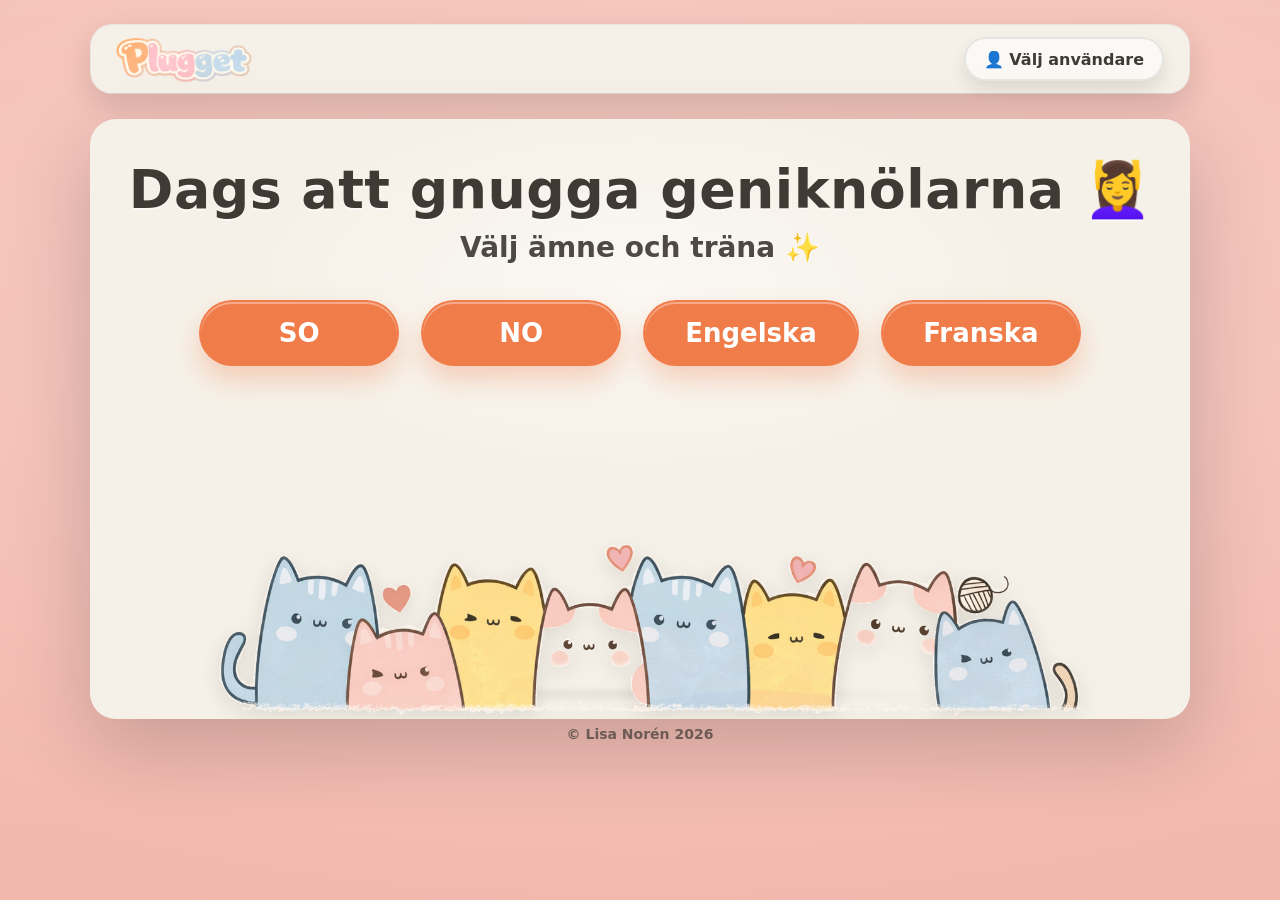
==== commit 604431f7: "Downloaded font" ====
--- a/index.html
+++ b/index.html
@@ -3,12 +3,9 @@
 <head>
     <meta charset="utf-8" />
     <meta name="viewport" content="width=device-width,initial-scale=1" />
-    <title>Europa – pluggmeny</title>
+    <title>Plugget</title>
 
     <!-- Gulligare font (som i kawaii-stil) -->
-    <link rel="preconnect" href="https://fonts.googleapis.com">
-    <link rel="preconnect" href="https://fonts.gstatic.com" crossorigin>
-    <link href="https://fonts.googleapis.com/css2?family=Baloo+2:wght@600;700;800&display=swap" rel="stylesheet">
 
     <link rel="stylesheet" href="css/index.css">
     <link rel="stylesheet" href="css/header.css">
--- a/css/index.css
+++ b/css/index.css
@@ -173,6 +173,22 @@
     .btn{ min-width: 260px; font-size: 24px; padding: 16px 30px; }
     .hint{ font-size: 20px; }
 }
+
+/* Mobile version selector (hidden by default) */
+.mobile-version-selector {
+    display: none;
+    margin: 10px auto;
+    text-align: center;
+    position: relative;
+    z-index: 10;
+}
+
+@media (max-width: 768px) {
+    .mobile-version-selector {
+        display: block;
+    }
+}
+
 /* ===== User dropdown ===== */
 
 .topHeader{
--- a/css/header.css
+++ b/css/header.css
@@ -1,7 +1,7 @@
 /* css/header.css */
 
-/* Always load Baloo 2 for the header, regardless of which base CSS the page uses */
-@import url('https://fonts.googleapis.com/css2?family=Baloo+2:wght@600;700;800&display=swap');
+/* Self-hosted font – file lives at /fonts/Baloo2.woff2 */
+@import url('../fonts/fonts.css');
 
 /* Force consistent font on all header elements */
 #app-header,
@@ -267,30 +267,34 @@
 
 @media (max-width: 768px) {
     #app-header {
-        grid-template-columns: 1fr 1fr;
-        grid-template-rows: auto auto;
-        height: auto;
-        padding: 12px 15px;
-        gap: 10px;
-    }
-
-    .header-zone.left {
-        grid-column: 1;
-        grid-row: 1;
-    }
-
+        grid-template-columns: auto 1fr;
+    }
+
+    .back-btn {
+        display: none !important;
+    }
+
+    .header-title {
+        display: none !important;
+    }
+
+    /* collapse center zone if it only contained title */
     .header-zone.center {
-        grid-column: 1 / -1;
-        grid-row: 2;
-        text-align: center;
-    }
-
+        display: none;
+    }
+
+    /* Make the header grid just left (logo) and right (user) */
+    #app-header {
+        grid-template-columns: auto 1fr;
+    }
+
+    /* Since center is gone, push right zone to the end */
     .header-zone.right {
-        grid-column: 2;
-        grid-row: 1;
-    }
-
-    .breadcrumb {
+        justify-content: flex-end;
+    }
+
+    /* Hide version selector in header on mobile */
+    .header-actions .versionSelector {
         display: none;
     }
 }
